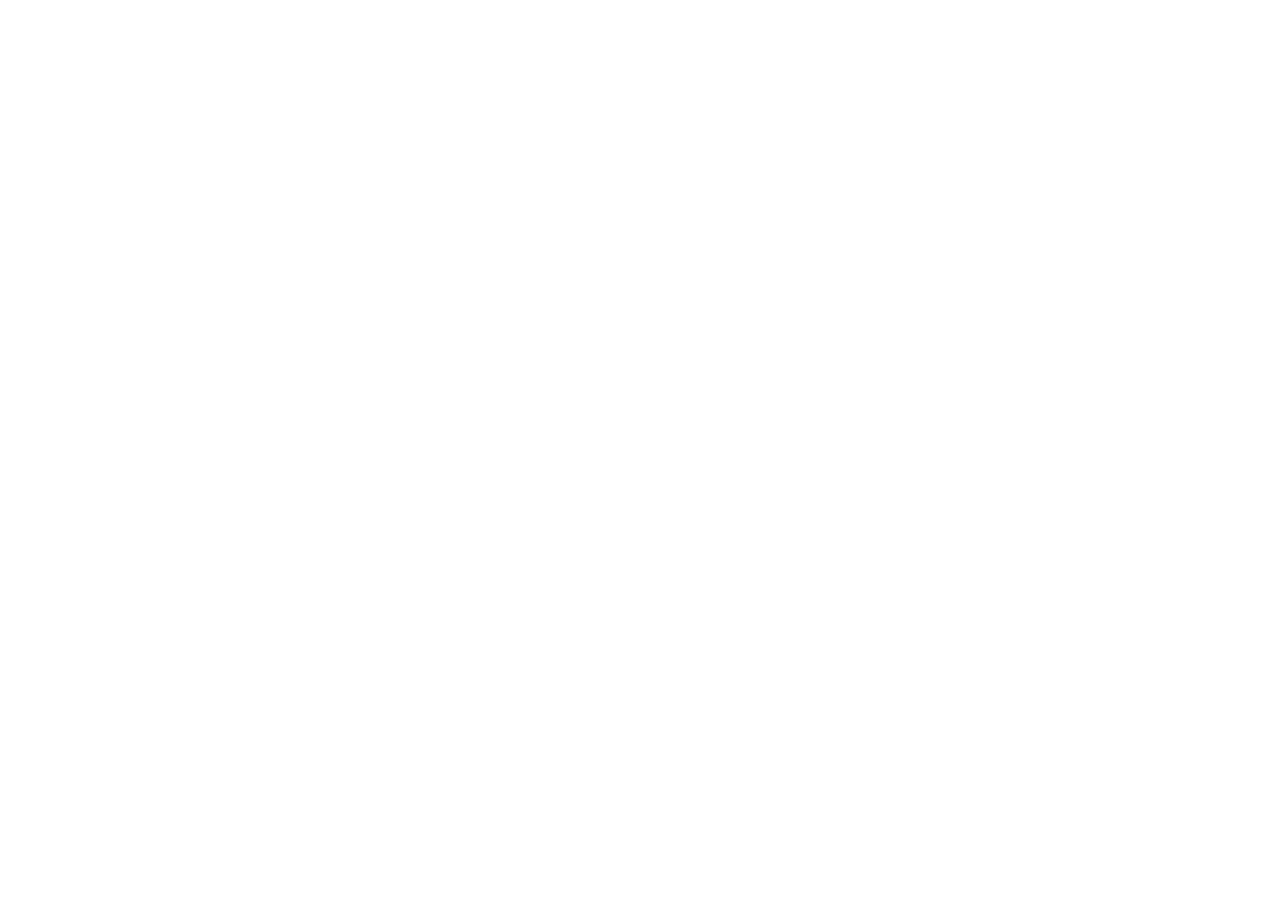
==== index.html @ 740144e7 "initial commit" ====
<!DOCTYPE html>
<html lang="en">
  <head>
    <meta charset="UTF-8" />
    <meta name="viewport" content="width=device-width, initial-scale=1.0" />

    <link
      rel="icon"
      type="image/png"
      sizes="32x32"
      href="./assets/favicon-32x32.png"
    />

    <title>Frontend Mentor | Tic Tac Toe</title>
  </head>
  <body>
    <!--=================MOBILE====================-->
    <!-- SCREEN WIDTH: 375PX -->
    <!-- SCREEN HEIGHT: 667PX -->
    <!-- SECTION DIMENSIONS: 327PX BY 429PX -->
    <!--===========================================-->
  </body>
</html>
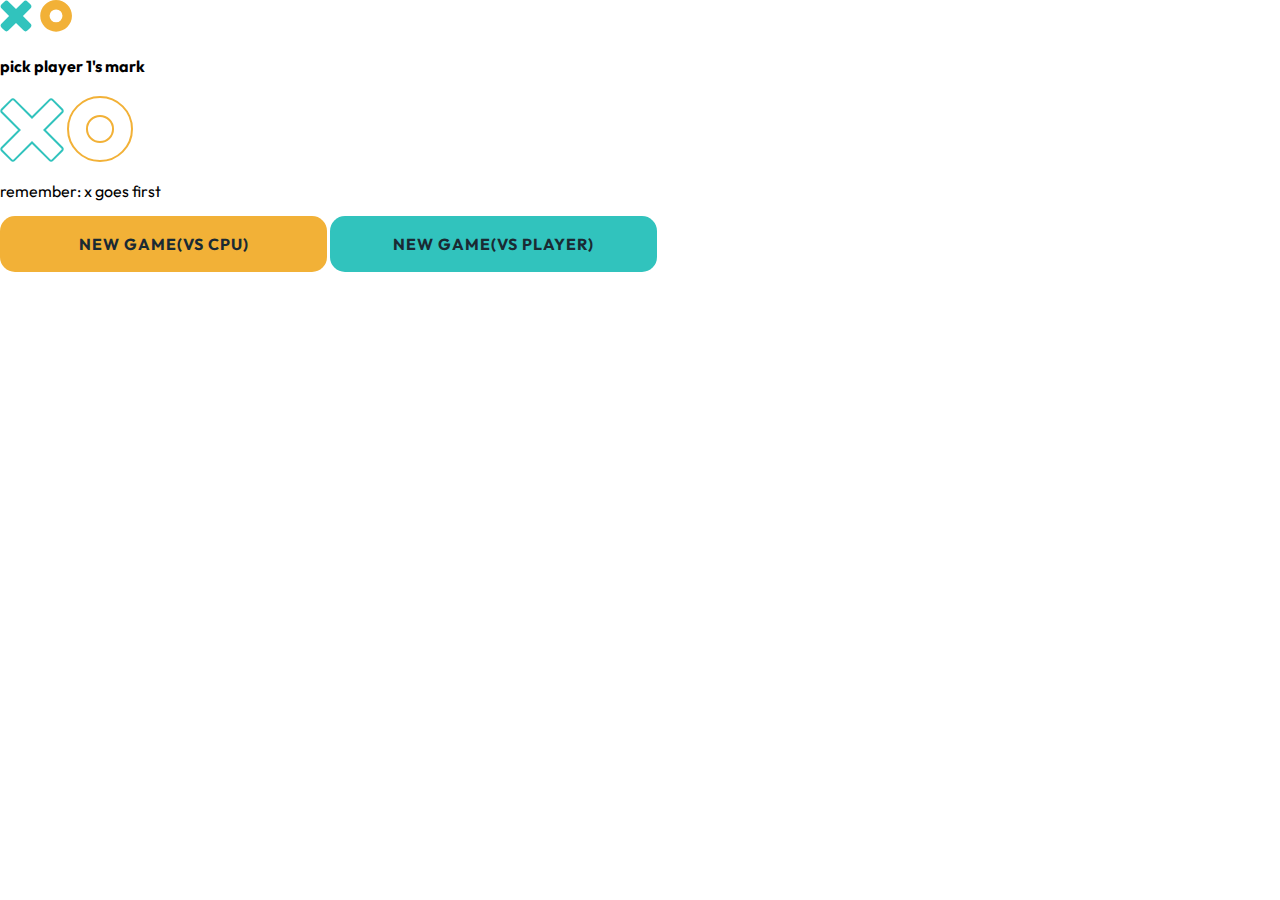
==== commit 1cfcdb7e: "create basic file structure, create starting page layout, add normalize.css and general styles and s" ====
--- a/index.html
+++ b/index.html
@@ -8,8 +8,13 @@
       rel="icon"
       type="image/png"
       sizes="32x32"
-      href="./assets/favicon-32x32.png"
+      href="./develop/assets/favicon-32x32.png"
     />
+
+    <!-- CSS -->
+    <link rel="stylesheet" href="./develop/css/normalize.css" />
+    <link rel="stylesheet" href="./develop/css/general.css" />
+    <link rel="stylesheet" href="./develop/css/index.css" />
 
     <title>Frontend Mentor | Tic Tac Toe</title>
   </head>
@@ -19,5 +24,55 @@
     <!-- SCREEN HEIGHT: 667PX -->
     <!-- SECTION DIMENSIONS: 327PX BY 429PX -->
     <!--===========================================-->
+    <main>
+      <!-- LOGO -->
+      <!-- prettier-ignore -->
+      <img class="logo" src="./develop/assets/logo.svg" alt="" role="image" />
+
+      <!-- BLOCK FOR PICKING BETWEEN X AND O -->
+      <div class="select-block">
+        <!-- Title telling player to pick x or o -->
+        <h4 class="select-block__title">pick player 1's mark</h4>
+        <!-- X or O -->
+        <div class="select-block__starting-choice">
+          <!-- X -->
+          <svg
+            width="64"
+            height="64"
+            xmlns="http://www.w3.org/2000/svg"
+            aria-labelledby="option-x"
+          >
+            <title id="option-x">Click to choose X</title>
+            <path
+              d="M51.12 1.269c.511 0 1.023.195 1.414.586l9.611 9.611c.391.391.586.903.586 1.415s-.195 1.023-.586 1.414L44.441 32l17.704 17.705c.391.39.586.902.586 1.414 0 .512-.195 1.024-.586 1.415l-9.611 9.611c-.391.391-.903.586-1.415.586a1.994 1.994 0 0 1-1.414-.586L32 44.441 14.295 62.145c-.39.391-.902.586-1.414.586a1.994 1.994 0 0 1-1.415-.586l-9.611-9.611a1.994 1.994 0 0 1-.586-1.415c0-.512.195-1.023.586-1.414L19.559 32 1.855 14.295a1.994 1.994 0 0 1-.586-1.414c0-.512.195-1.024.586-1.415l9.611-9.611c.391-.391.903-.586 1.415-.586s1.023.195 1.414.586L32 19.559 49.705 1.855c.39-.391.902-.586 1.414-.586Z"
+              stroke="#31C3BD"
+              stroke-width="2"
+              fill="none"
+            />
+          </svg>
+          <!-- O -->
+          <svg
+            width="66"
+            height="66"
+            xmlns="http://www.w3.org/2000/svg"
+            aria-labelledby="option-o"
+          >
+            <title id="option-o">Click to choose O</title>
+            <path
+              d="M33 1c17.673 0 32 14.327 32 32 0 17.673-14.327 32-32 32C15.327 65 1 50.673 1 33 1 15.327 15.327 1 33 1Zm0 18.963c-7.2 0-13.037 5.837-13.037 13.037 0 7.2 5.837 13.037 13.037 13.037 7.2 0 13.037-5.837 13.037-13.037 0-7.2-5.837-13.037-13.037-13.037Z"
+              stroke="#F2B137"
+              stroke-width="2"
+              fill="none"
+            />
+          </svg>
+        </div>
+        <!-- Reminder Text for who goes first -->
+        <p>remember: x goes first</p>
+      </div>
+      <!-- BUTTON - VS CPU -->
+      <button class="btn btn--primary btn--cpu">new game(vs cpu)</button>
+      <!-- BUTTON - VS PLAYER -->
+      <button class="btn btn--primary btn--player">new game(vs player)</button>
+    </main>
   </body>
 </html>
--- a/develop/css/general.css
+++ b/develop/css/general.css
@@ -0,0 +1,74 @@
+@import url('https://fonts.googleapis.com/css2?family=Outfit:wght@500;700&display=swap');
+
+:root {
+  /* COLORS */
+  --cpu-color-main: #f2b137;
+  --cpu-color-shade: #ffc860;
+
+  --player-color-main: #31c3bd;
+  --player-color-shade: #65e9e4;
+
+  --gray-color-main: #a8bfc9;
+  --gray-color-shade: #dbe8ed;
+
+  --black-color-main: #1a2a33;
+  --black-color-shade: #1f3641;
+
+  /* BOX SHADOW */
+  --cpu-box-shadow: inset 0px -8px 0px #cc8b13;
+  --player-box-shadow: inset 0px -8px 0px #118c87;
+  --player-box-shadow: box-shadow: inset 0px -4px 0px #6B8997;;
+}
+
+body {
+  font-family: 'outfit', sans-serif;
+}
+
+/**-------------------------
+ **       BUTTONS
+**------------------------**/
+
+/* cpu button */
+.btn {
+  border: none;
+  color: var(--black-color-main);
+  transition: all 0.5s;
+}
+
+.btn--primary {
+    border-radius: 15px;
+}
+
+.btn--secondary {
+    border-radius: 10px;
+}
+
+.btn:hover {
+  transform: translateY(2px);
+}
+
+.btn--cpu {
+  background-color: var(--cpu-color-main);
+}
+
+/* player button */
+.btn--cpu:hover {
+  background-color: var(--cpu-color-shade);
+}
+
+.btn--player {
+  background-color: var(--player-color-main);
+}
+
+.btn--player:hover {
+  background-color: var(--player-color-shade);
+}
+
+/* tie button */
+.btn--tie {
+  background-color: var(--gray-color-main);
+}
+
+.btn--tie:hover {
+  background-color: var(--gray-color-shade);
+}
--- a/develop/css/index.css
+++ b/develop/css/index.css
@@ -0,0 +1,28 @@
+/**-------------------------
+ **       BUTTONS
+**------------------------**/
+/* cpu button */
+.btn--cpu {
+  font-size: 16px;
+  font-style: normal;
+  font-weight: 700;
+  height: 3.5rem;
+  letter-spacing: 1px;
+  line-height: 20px;
+  text-align: center;
+  text-transform: uppercase;
+  width: 20.4375rem;
+}
+
+/* player button */
+.btn--player {
+  font-size: 16px;
+  font-style: normal;
+  font-weight: 700;
+  height: 3.5rem;
+  letter-spacing: 1px;
+  line-height: 20px;
+  text-align: center;
+  text-transform: uppercase;
+  width: 20.4375rem;
+}
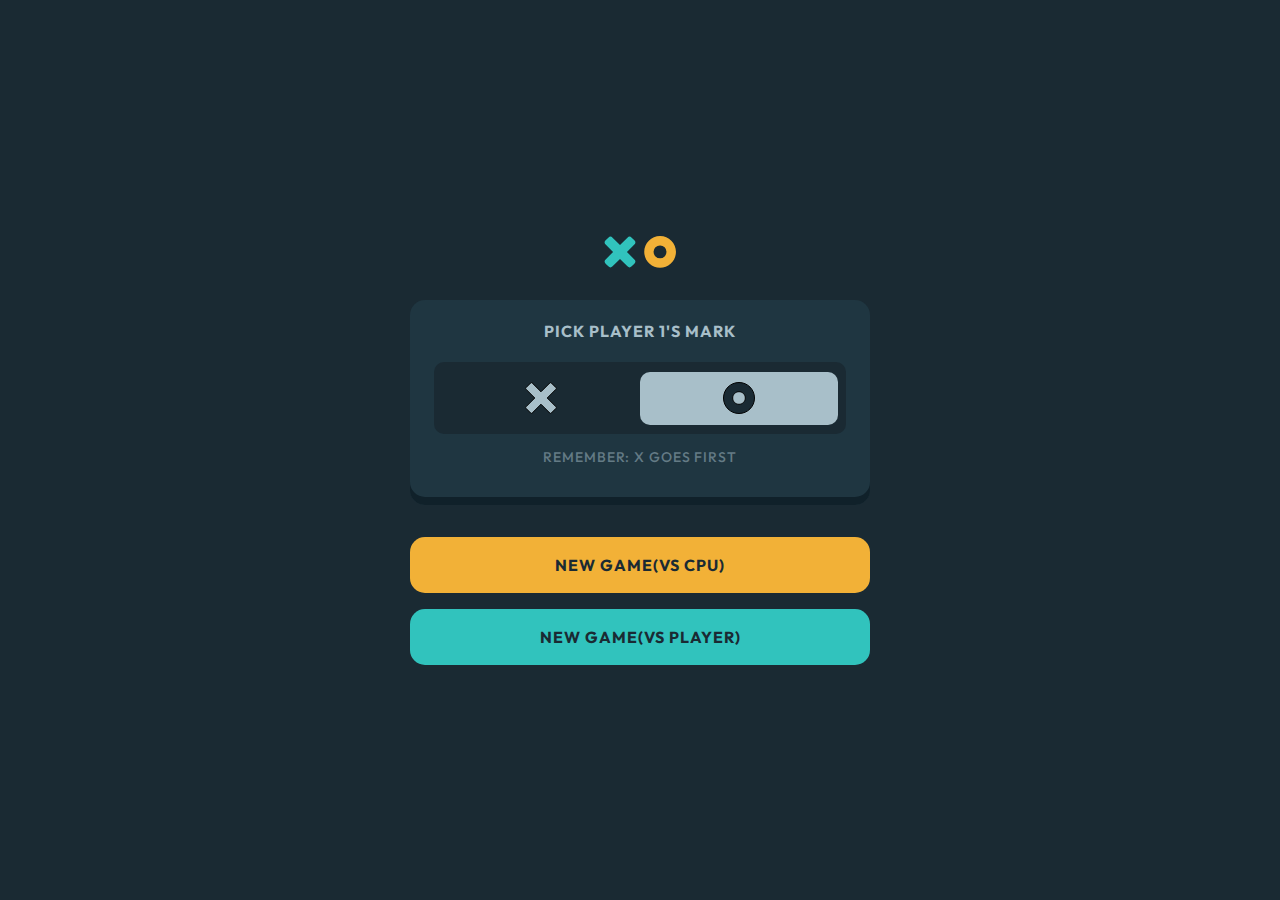
==== commit 4f360cc2: "modify new game layout, style it for all screen sizes and make it accessible" ====
--- a/index.html
+++ b/index.html
@@ -19,12 +19,7 @@
     <title>Frontend Mentor | Tic Tac Toe</title>
   </head>
   <body>
-    <!--=================MOBILE====================-->
-    <!-- SCREEN WIDTH: 375PX -->
-    <!-- SCREEN HEIGHT: 667PX -->
-    <!-- SECTION DIMENSIONS: 327PX BY 429PX -->
-    <!--===========================================-->
-    <main>
+    <main class="starting-page">
       <!-- LOGO -->
       <!-- prettier-ignore -->
       <img class="logo" src="./develop/assets/logo.svg" alt="" role="image" />
@@ -36,38 +31,40 @@
         <!-- X or O -->
         <div class="select-block__starting-choice">
           <!-- X -->
-          <svg
-            width="64"
-            height="64"
-            xmlns="http://www.w3.org/2000/svg"
-            aria-labelledby="option-x"
-          >
-            <title id="option-x">Click to choose X</title>
-            <path
-              d="M51.12 1.269c.511 0 1.023.195 1.414.586l9.611 9.611c.391.391.586.903.586 1.415s-.195 1.023-.586 1.414L44.441 32l17.704 17.705c.391.39.586.902.586 1.414 0 .512-.195 1.024-.586 1.415l-9.611 9.611c-.391.391-.903.586-1.415.586a1.994 1.994 0 0 1-1.414-.586L32 44.441 14.295 62.145c-.39.391-.902.586-1.414.586a1.994 1.994 0 0 1-1.415-.586l-9.611-9.611a1.994 1.994 0 0 1-.586-1.415c0-.512.195-1.023.586-1.414L19.559 32 1.855 14.295a1.994 1.994 0 0 1-.586-1.414c0-.512.195-1.024.586-1.415l9.611-9.611c.391-.391.903-.586 1.415-.586s1.023.195 1.414.586L32 19.559 49.705 1.855c.39-.391.902-.586 1.414-.586Z"
-              stroke="#31C3BD"
-              stroke-width="2"
-              fill="none"
+          <button class="select-block__x-wrapper">
+            <!-- the image that is displayed is dependant on the currently selected button -->
+            <img
+              role="image"
+              class="select-block__x"
+              src="./develop/assets/icon-x-outline-small-gray.svg"
+              alt="button to click in order to choose x"
             />
-          </svg>
+            <img
+              role="image"
+              class="select-block__x hide"
+              src="./develop/assets/icon-x-outline-small-black.svg"
+              alt="button to click in order to choose x"
+            />
+          </button>
           <!-- O -->
-          <svg
-            width="66"
-            height="66"
-            xmlns="http://www.w3.org/2000/svg"
-            aria-labelledby="option-o"
-          >
-            <title id="option-o">Click to choose O</title>
-            <path
-              d="M33 1c17.673 0 32 14.327 32 32 0 17.673-14.327 32-32 32C15.327 65 1 50.673 1 33 1 15.327 15.327 1 33 1Zm0 18.963c-7.2 0-13.037 5.837-13.037 13.037 0 7.2 5.837 13.037 13.037 13.037 7.2 0 13.037-5.837 13.037-13.037 0-7.2-5.837-13.037-13.037-13.037Z"
-              stroke="#F2B137"
-              stroke-width="2"
-              fill="none"
+          <button class="select-block__o-wrapper select-block__active">
+            <!-- the image that is displayed is dependant on the currently selected button -->
+            <img
+              role="image"
+              class="select-block__o hide"
+              src="./develop/assets/icon-o-outline-small-gray.svg"
+              alt="button to click in order to choose o"
             />
-          </svg>
+            <img
+              role="image"
+              class="select-block__o"
+              src="./develop/assets/icon-o-outline-small-black.svg"
+              alt="button to click in order to choose o"
+            />
+          </button>
         </div>
         <!-- Reminder Text for who goes first -->
-        <p>remember: x goes first</p>
+        <p class="select-block__reminder">remember: x goes first</p>
       </div>
       <!-- BUTTON - VS CPU -->
       <button class="btn btn--primary btn--cpu">new game(vs cpu)</button>
--- a/develop/css/general.css
+++ b/develop/css/general.css
@@ -1,4 +1,25 @@
 @import url('https://fonts.googleapis.com/css2?family=Outfit:wght@500;700&display=swap');
+
+/**-------------------------
+ **    SCREEN SIZES
+**------------------------**/
+/* 
+<!--=================MOBILE====================-->
+<!-- SCREEN WIDTH: 375px -->
+<!-- SCREEN HEIGHT: 667px -->
+<!-- SECTION DIMENSIONS: 327px x 429px -->
+<!--===========================================-->
+<!--=================TABLET====================-->
+<!-- SCREEN WIDTH: 768px -->
+<!-- SCREEN HEIGHT: 1025px -->
+<!-- SECTION DIMENSIONS: 460px x 205px-->
+<!--===========================================-->
+<!--=================DESKTOP====================-->
+<!-- SCREEN WIDTH: px -->
+<!-- SCREEN HEIGHT: px -->
+<!-- SECTION DIMENSIONS: px x px-->
+<!--===========================================--> 
+*/
 
 :root {
   /* COLORS */
@@ -21,8 +42,17 @@
 }
 
 body {
+  background-color: var(--black-color-main);
   font-family: 'outfit', sans-serif;
 }
+
+/**-------------------------
+ **        UTILITY
+**------------------------**/
+.hide {
+  display: none;
+}
+
 
 /**-------------------------
  **       BUTTONS
@@ -35,6 +65,15 @@
   transition: all 0.5s;
 }
 
+.btn:hover {
+  transform: translateY(-2px);
+}
+
+.btn:active {
+  transform: translateY(2px);
+
+}
+
 .btn--primary {
     border-radius: 15px;
 }
@@ -43,9 +82,6 @@
     border-radius: 10px;
 }
 
-.btn:hover {
-  transform: translateY(2px);
-}
 
 .btn--cpu {
   background-color: var(--cpu-color-main);
--- a/develop/css/index.css
+++ b/develop/css/index.css
@@ -1,3 +1,96 @@
+/**-------------------------
+ **     MAIN LAYOUT
+**------------------------**/
+
+/* center all content */
+.starting-page {
+  display: flex;
+  align-items: center;
+  flex-direction: column;
+  justify-content: center;
+
+  height: 100vh;
+  width: 100vw;
+}
+
+/* SELECT BLOCK */
+.select-block {
+  background-color: var(--black-color-shade);
+  border-radius: 15px;
+  box-shadow: inset 0px -8px 0px #10212a;
+  height: 12.8125rem;
+  width: 20.4375rem;
+}
+
+/* top image */
+.logo {
+  margin-bottom: 2rem;
+}
+
+.select-block__title {
+  color: #a8bfc9;
+  font-size: 16px;
+  font-style: normal;
+  font-weight: 700;
+  letter-spacing: 1px;
+  line-height: 20px;
+  text-align: center;
+  text-transform: uppercase;
+}
+
+/* container for choosing x or o buttons */
+.select-block__starting-choice {
+  display: flex;
+  align-items: center;
+  justify-content: center;
+
+  background-color: var(--black-color-main);
+  border-radius: 10px;
+  height: 4.5rem;
+  margin: 0 auto;
+  width: 17.4375rem;
+}
+
+/* buttons for choosing x or o */
+.select-block__x-wrapper,
+.select-block__o-wrapper {
+  display: flex;
+  align-items: center;
+  justify-content: center;
+
+  background-color: var(--black-color-main);
+  border: none;
+  height: 3.3125rem;
+  width: 8.25rem;
+}
+
+.select-block__x,
+.select-block__o {
+  width: 32px;
+  height: 32px;
+}
+
+/* which block is currently highlighted */
+.select-block__active {
+  background: var(--gray-color-main);
+  border-radius: 10px;
+}
+
+/* reminder */
+.select-block__reminder {
+  color: var(--gray-color-main);
+  font-family: 'Outfit';
+  font-size: 14px;
+  font-style: normal;
+  font-weight: 500;
+  letter-spacing: 0.875px;
+  line-height: 18px;
+  text-align: center;
+  text-transform: uppercase;
+  mix-blend-mode: normal;
+  opacity: 0.5;
+}
+
 /**-------------------------
  **       BUTTONS
 **------------------------**/
@@ -12,6 +105,10 @@
   text-align: center;
   text-transform: uppercase;
   width: 20.4375rem;
+
+  /* space to above and below elements */
+  margin-top: 2rem;
+  margin-bottom: 1rem;
 }
 
 /* player button */
@@ -26,3 +123,28 @@
   text-transform: uppercase;
   width: 20.4375rem;
 }
+
+/**-------------------------
+ **     MEDIA QUERIES
+**------------------------**/
+
+/* For Tablet and Desktop */
+@media only screen and (min-width: 768px) {
+  .select-block {
+    width: 28.75rem;
+  }
+
+  .select-block__starting-choice {
+    width: 25.75rem;
+  }
+
+  .select-block__x-wrapper,
+  .select-block__o-wrapper {
+    width: 12.375rem;
+  }
+
+  .btn--cpu,
+  .btn--player {
+    width: 28.75rem;
+  }
+}
